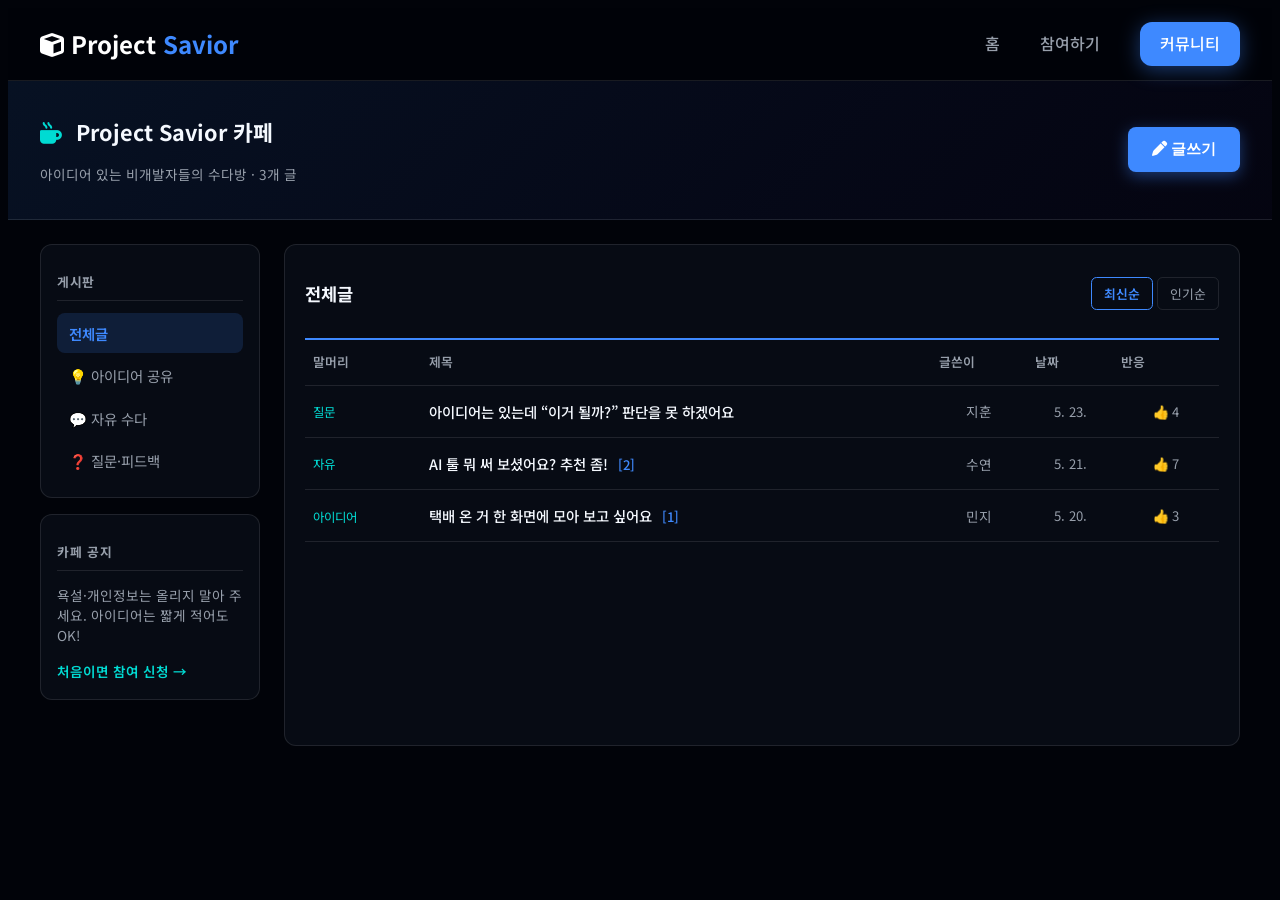
==== community.html @ 6268966d "feat: IdeaGrid 분리, 카페형 커뮤니티 페이지 추가 및 GA ID 갱신 메인은 유입용으로 유지하고 커뮤니티를 별도 페이지로 연동했으며, 아이디어 카드는 IdeaGrid." ====
<!doctype html>
<html lang="ko">
<head>
  <meta charset="UTF-8" />
  <meta name="viewport" content="width=device-width, initial-scale=1.0" />
  <title>Project Savior 카페</title>
  <!-- Google tag (gtag.js) -->
  <script async src="https://www.googletagmanager.com/gtag/js?id=G-78MKML7D49"></script>
  <script>
    window.dataLayer = window.dataLayer || [];
    function gtag(){dataLayer.push(arguments);}
    gtag('js', new Date());

    gtag('config', 'G-78MKML7D49');
  </script>
  <link rel="preconnect" href="https://fonts.googleapis.com">
  <link rel="preconnect" href="https://fonts.gstatic.com" crossorigin>
  <link href="https://fonts.googleapis.com/css2?family=Noto+Sans+KR:wght@300;400;600;700;800&display=swap" rel="stylesheet">
  <link href="style.css" rel="stylesheet">
  <link href="community.css" rel="stylesheet">
  <link href="https://cdnjs.cloudflare.com/ajax/libs/font-awesome/6.0.0/css/all.min.css" rel="stylesheet">
</head>
<body class="cafe-body">
  <nav class="navbar cafe-nav">
    <div class="nav-container">
      <a href="index.html" class="logo"><i class="fa-solid fa-cube"></i> Project <span>Savior</span></a>
      <div class="nav-links">
        <a href="index.html">홈</a>
        <a href="index.html#contact">참여하기</a>
        <a href="community.html" class="nav-cta nav-active">커뮤니티</a>
      </div>
    </div>
  </nav>

  <header class="cafe-banner">
    <div class="cafe-banner__inner">
      <div class="cafe-banner__info">
        <h1 class="cafe-banner__title"><i class="fa-solid fa-mug-hot"></i> Project Savior 카페</h1>
        <p class="cafe-banner__meta">아이디어 있는 비개발자들의 수다방 · <span id="stat-posts">0</span>개 글</p>
      </div>
      <button type="button" id="btn-open-write" class="cafe-write-btn">
        <i class="fa-solid fa-pen"></i> 글쓰기
      </button>
    </div>
  </header>

  <div class="cafe-layout">
    <aside class="cafe-sidebar">
      <div class="sidebar-block">
        <h2 class="sidebar-title">게시판</h2>
        <nav class="board-nav" id="board-nav">
          <button type="button" class="board-nav__item is-active" data-category="all">전체글</button>
          <button type="button" class="board-nav__item" data-category="idea">💡 아이디어 공유</button>
          <button type="button" class="board-nav__item" data-category="talk">💬 자유 수다</button>
          <button type="button" class="board-nav__item" data-category="question">❓ 질문·피드백</button>
        </nav>
      </div>
      <div class="sidebar-block sidebar-notice">
        <h2 class="sidebar-title">카페 공지</h2>
        <p>욕설·개인정보는 올리지 말아 주세요. 아이디어는 짧게 적어도 OK!</p>
        <a href="index.html#contact" class="sidebar-link">처음이면 참여 신청 →</a>
      </div>
    </aside>

    <main class="cafe-main">
      <!-- 목록 화면 -->
      <section id="view-list" class="cafe-view">
        <div class="cafe-toolbar">
          <h2 id="board-title" class="cafe-toolbar__title">전체글</h2>
          <div class="cafe-toolbar__sort">
            <button type="button" class="sort-btn is-active" data-sort="latest">최신순</button>
            <button type="button" class="sort-btn" data-sort="popular">인기순</button>
          </div>
        </div>
        <div class="post-table-wrap">
          <table class="post-table">
            <thead>
              <tr>
                <th class="col-board">말머리</th>
                <th class="col-title">제목</th>
                <th class="col-author">글쓴이</th>
                <th class="col-date">날짜</th>
                <th class="col-stats">반응</th>
              </tr>
            </thead>
            <tbody id="post-table-body"></tbody>
          </table>
          <p id="post-empty" class="post-empty" hidden>아직 글이 없어요. 첫 글을 올려 보세요!</p>
        </div>
      </section>

      <!-- 글 상세 화면 -->
      <section id="view-detail" class="cafe-view" hidden>
        <button type="button" id="btn-back-list" class="back-btn"><i class="fa-solid fa-arrow-left"></i> 목록으로</button>
        <article class="post-detail">
          <div class="post-detail__head">
            <span id="detail-board" class="post-badge"></span>
            <h2 id="detail-title" class="post-detail__title"></h2>
            <div class="post-detail__meta">
              <span id="detail-author"></span>
              <span id="detail-date"></span>
              <span id="detail-cheers"></span>
            </div>
          </div>
          <div id="detail-body" class="post-detail__body"></div>
          <div class="post-detail__actions">
            <button type="button" id="btn-detail-cheer" class="cheer-btn">👍 나도 그런데!</button>
            <button type="button" id="btn-detail-delete" class="delete-btn" hidden>삭제</button>
          </div>
        </article>

        <section class="comment-section">
          <h3 class="comment-section__title">댓글 <span id="comment-count">0</span></h3>
          <ul id="comment-list" class="comment-list"></ul>
          <form id="comment-form" class="comment-form">
            <input type="text" id="comment-nickname" placeholder="닉네임" maxlength="20" required />
            <textarea id="comment-body" placeholder="의견을 남겨 보세요." rows="2" maxlength="500" required></textarea>
            <button type="submit" class="comment-submit">댓글 등록</button>
          </form>
        </section>
      </section>
    </main>
  </div>

  <!-- 글쓰기 모달 -->
  <div id="write-modal" class="modal" hidden>
    <div class="modal__backdrop" data-close-modal></div>
    <div class="modal__panel" role="dialog" aria-labelledby="modal-title">
      <div class="modal__header">
        <h2 id="modal-title">글쓰기</h2>
        <button type="button" class="modal__close" data-close-modal aria-label="닫기">&times;</button>
      </div>
      <form id="post-form" class="modal__form">
        <div class="form-group">
          <label for="post-category">게시판</label>
          <select id="post-category" name="category" required>
            <option value="idea">💡 아이디어 공유</option>
            <option value="talk">💬 자유 수다</option>
            <option value="question">❓ 질문·피드백</option>
          </select>
        </div>
        <div class="form-group">
          <label for="post-nickname">닉네임</label>
          <input type="text" id="post-nickname" name="nickname" placeholder="별명" required maxlength="20" />
        </div>
        <div class="form-group">
          <label for="post-title">제목</label>
          <input type="text" id="post-title" name="title" placeholder="제목을 입력하세요" required maxlength="80" />
        </div>
        <div class="form-group">
          <label for="post-body">내용</label>
          <textarea id="post-body" name="body" rows="8" placeholder="생각을 자유롭게 적어 주세요." required maxlength="2000"></textarea>
        </div>
        <div class="modal__footer">
          <button type="button" class="btn secondary" data-close-modal>취소</button>
          <button type="submit" class="btn primary">등록</button>
        </div>
      </form>
    </div>
  </div>

  <script defer src="community.js"></script>
</body>
</html>
---- style.css ----
@layer base, layout, components, interactive;

@layer base {
  :root {
    --bg-color: oklch(0.1 0.02 260);
    --surface: oklch(0.15 0.02 260);
    --primary-color: oklch(0.65 0.2 260);
    --primary-glow: oklch(0.65 0.2 260 / 0.4);
    --secondary-color: oklch(0.7 0.2 300);
    --accent-color: oklch(0.8 0.15 190);
    
    --text-main: oklch(0.98 0.01 260);
    --text-muted: oklch(0.7 0.02 260);
    
    --card-bg: oklch(1 0 0 / 0.05);
    --card-border: oklch(1 0 0 / 0.1);
    
    --font-heading: 'Noto Sans KR', sans-serif;
    --font-body: 'Noto Sans KR', sans-serif;
    
    --radius: 1.5rem;
    --shadow-deep: 0 20px 60px -15px oklch(0 0 0 / 0.5);
    --transition: all 0.4s cubic-bezier(0.4, 0, 0.2, 1);
  }

  html {
    scroll-behavior: smooth;
  }

  body {
    font-family: var(--font-body);
    background-color: var(--bg-color);
    color: var(--text-main);
    line-height: 1.6;
    overflow-x: hidden;
  }
  
  .noise {
    position: fixed;
    top: 0;
    left: 0;
    width: 100%;
    height: 100%;
    pointer-events: none;
    opacity: 0.05;
    background-image: url("data:image/svg+xml,%3Csvg viewBox='0 0 200 200' xmlns='http://www.w3.org/2000/svg'%3E%3Cfilter id='noiseFilter'%3E%3CfeTurbulence type='fractalNoise' baseFrequency='0.65' numOctaves='3' stitchTiles='stitch'/%3E%3C/filter%3E%3Crect width='100%25' height='100%25' filter='url(%23noiseFilter)'/%3E%3C/svg%3E");
    z-index: 100;
  }
}

@layer layout {
  .container {
    max-width: 1200px;
    margin: 0 auto;
    padding: 0 2rem;
  }

  section {
    padding: 8rem 0;
  }

  /* Navbar Styles */
  .navbar {
    position: fixed;
    top: 0;
    width: 100%;
    padding: 1.5rem 0;
    z-index: 1000;
    transition: var(--transition);
  }

  .navbar.scrolled {
    background: oklch(0.1 0.02 260 / 0.8);
    backdrop-filter: blur(10px);
    padding: 1rem 0;
    border-bottom: 1px solid var(--card-border);
  }

  .nav-container {
    max-width: 1200px;
    margin: 0 auto;
    padding: 0 2rem;
    display: flex;
    justify-content: space-between;
    align-items: center;
  }

  .logo {
    font-family: var(--font-heading);
    font-size: 1.5rem;
    font-weight: 700;
    text-decoration: none;
    color: white;
  }

  .logo span {
    color: var(--primary-color);
  }

  .nav-links {
    display: flex;
    gap: 2.5rem;
    align-items: center;
  }

  .nav-links a {
    text-decoration: none;
    color: var(--text-muted);
    font-weight: 500;
    transition: var(--transition);
  }

  .nav-links a:hover {
    color: var(--primary-color);
  }

  .footer {
    padding: 2rem 0;
    border-top: 1px solid var(--card-border);
    text-align: center;
    color: var(--text-muted);
  }

  .footer a {
    color: var(--primary-color);
    text-decoration: none;
  }

  .footer a:hover {
    text-decoration: underline;
  }

  .nav-cta {
    background: var(--primary-color);
    color: white !important;
    padding: 0.6rem 1.25rem;
    border-radius: 0.75rem;
    box-shadow: 0 4px 15px var(--primary-glow);
  }

  /* Fixed navbar height + modest gap (avoid large vw-driven padding on wide screens) */
  .hero {
    padding-top: clamp(5.25rem, 4.75rem + 1vw, 6rem);
  }
}

@layer components {
  .vision-section {
    padding-bottom: 2.5rem;
  }

  .vision-section .section-header {
    margin-bottom: 0;
  }

  .form-section {
    padding-top: 2rem;
    padding-bottom: 6rem;
  }

  .hero-title {
    font-family: var(--font-heading);
    font-size: clamp(1.75rem, 4vw, 2.75rem);
    line-height: 1.35;
    text-align: center;
    margin-bottom: 1.25rem;
  }

  .hero-title span {
    color: var(--primary-color);
  }

  .hero-subtitle {
    width: 100%;
    max-width: min(56rem, 94vw);
    margin-inline: auto;
    text-align: center;
    color: var(--text-muted);
    font-size: clamp(0.95rem, 1.6vw, 1.125rem);
    line-height: 1.65;
    margin-bottom: 2rem;
    word-break: keep-all;
  }

  .hero-subtitle-line {
    display: block;
  }

  .hero-subtitle-line + .hero-subtitle-line {
    margin-top: 0.4em;
  }

  .hero-content {
    text-align: center;
    width: 100%;
    max-width: min(56rem, 94vw);
    margin-inline: auto;
    padding-inline: 1rem;
  }

  .tier-badge {
    display: inline-block;
    padding: 0.25rem 0.75rem;
    border-radius: 2rem;
    font-size: 0.75rem;
    font-weight: 700;
    text-transform: uppercase;
    border: 1px solid currentColor;
  }

  .tier-master { color: #fbbf24; }
  .tier-gold { color: #d1d5db; }
  .tier-silver { color: #94a3b8; }

  /* Hero Section updates */
  .hero-btns {
    display: flex;
    gap: 1.5rem;
    justify-content: center;
  }

  .btn {
    padding: 1.125rem 2.5rem;
    border-radius: 1rem;
    font-size: 1.1rem;
    font-weight: 600;
    text-decoration: none;
    transition: var(--transition);
  }

  .btn.primary {
    background: var(--primary-color);
    color: white;
    box-shadow: 0 8px 30px var(--primary-glow);
  }

  .btn.secondary {
    background: var(--card-bg);
    color: white;
    border: 1px solid var(--card-border);
    backdrop-filter: blur(10px);
  }

  .btn:hover {
    transform: translateY(-4px);
  }

  /* Process Cards */
  .process-grid {
    display: grid;
    grid-template-columns: repeat(auto-fit, minmax(300px, 1fr));
    gap: 2rem;
  }

  .process-card {
    background: var(--card-bg);
    border: 1px solid var(--card-border);
    border-radius: var(--radius);
    padding: 3rem;
    backdrop-filter: blur(10px);
    transition: var(--transition);
    position: relative;
    overflow: hidden;
  }

  .process-card::before {
    content: attr(data-step);
    position: absolute;
    top: -20px;
    right: -10px;
    font-size: 8rem;
    font-weight: 900;
    color: oklch(1 0 0 / 0.03);
    font-family: var(--font-heading);
  }

  .process-card:hover {
    transform: translateY(-10px);
    border-color: var(--primary-color);
    box-shadow: var(--shadow-deep);
  }

  .card-icon {
    font-size: 3rem;
    margin-bottom: 1.5rem;
  }

  .process-card h3 {
    font-family: var(--font-heading);
    font-size: 1.75rem;
    margin-bottom: 1rem;
  }

  /* Form Section */
  .form-wrapper {
    display: grid;
    grid-template-columns: 1fr 1fr;
    gap: 4rem;
    align-items: center;
  }

  .form-info h2 {
    font-family: var(--font-heading);
    font-size: 3.5rem;
    line-height: 1.2;
    margin-bottom: 1.5rem;
  }

  .form-info h2 span {
    color: var(--accent-color);
  }

  .benefit-list {
    list-style: none;
    margin-top: 2rem;
  }

  .benefit-list li {
    display: flex;
    align-items: center;
    gap: 1rem;
    margin-bottom: 1rem;
    font-weight: 500;
  }

  .benefit-list span {
    color: var(--accent-color);
    font-weight: 800;
  }

  .form-card {
    background: var(--surface);
    padding: 3rem;
    border-radius: var(--radius);
    box-shadow: var(--shadow-deep);
    border: 1px solid var(--card-border);
  }

  .form-group {
    margin-bottom: 1.5rem;
  }

  label {
    display: block;
    margin-bottom: 0.5rem;
    font-size: 0.9rem;
    font-weight: 600;
    color: var(--text-muted);
  }

  input, select, textarea {
    width: 100%;
    padding: 1rem;
    background: oklch(0 0 0 / 0.2);
    border: 1px solid var(--card-border);
    border-radius: 0.75rem;
    color: white;
    font-family: inherit;
    transition: var(--transition);
  }

  input:focus, select:focus, textarea:focus {
    outline: none;
    border-color: var(--primary-color);
    box-shadow: 0 0 0 4px var(--primary-glow);
  }

  .submit-btn {
    width: 100%;
    padding: 1rem;
    background: var(--primary-color);
    color: white;
    border: none;
    border-radius: 0.75rem;
    font-size: 1.1rem;
    font-weight: 700;
    cursor: pointer;
    display: flex;
    align-items: center;
    justify-content: center;
    gap: 0.75rem;
    transition: var(--transition);
  }

  .submit-btn:hover {
    background: oklch(0.7 0.2 260);
    transform: scale(1.02);
  }

  .submit-btn svg {
    width: 20px;
    height: 20px;
  }
}

@layer interactive {
  .status-message {
    margin-top: 1.5rem;
    padding: 0;
    max-height: 0;
    overflow: hidden;
    transition: var(--transition);
    text-align: center;
    border-radius: 0.75rem;
  }

  .status-message.show {
    padding: 1rem;
    max-height: 100px;
  }

  .status-message.success { background: oklch(0.4 0.15 150); }
  .status-message.error { background: oklch(0.4 0.15 20); }

  .badge {
    display: inline-block;
    padding: 0.5rem 1rem;
    background: var(--primary-glow);
    color: var(--primary-color);
    border-radius: 2rem;
    font-weight: 700;
    font-size: 0.8rem;
    text-transform: uppercase;
    margin-bottom: 1.5rem;
  }

  .section-header {
    text-align: center;
    max-width: 800px;
    margin: 0 auto 4rem;
  }

  .section-header h2 {
    font-family: var(--font-heading);
    font-size: 3rem;
    margin-bottom: 1.5rem;
  }
}

@media (max-width: 968px) {
  .form-wrapper {
    grid-template-columns: 1fr;
  }
  .nav-links {
    display: none;
  }
  section {
    padding: 4rem 0;
  }
  .vision-section {
    padding-bottom: 1.5rem;
  }
  .form-section {
    padding-top: 1.5rem;
    padding-bottom: 4rem;
  }
}
---- community.css ----
/* ── 네이버 카페 스타일 커뮤니티 ── */

.cafe-body {
  background: var(--bg-color);
}

.cafe-body .noise {
  display: none;
}

.cafe-nav {
  position: sticky;
  background: oklch(0.1 0.02 260 / 0.95);
  backdrop-filter: blur(10px);
  border-bottom: 1px solid var(--card-border);
  padding: 0.85rem 0;
}

.cafe-nav.scrolled {
  padding: 0.85rem 0;
}

.nav-links a.nav-active.nav-cta {
  color: white !important;
  box-shadow: 0 4px 20px var(--primary-glow);
}

/* 카페 배너 */
.cafe-banner {
  background: linear-gradient(135deg, oklch(0.18 0.04 260), oklch(0.12 0.03 280));
  border-bottom: 1px solid var(--card-border);
  padding: 1.25rem 2rem;
}

.cafe-banner__inner {
  max-width: 1200px;
  margin: 0 auto;
  display: flex;
  justify-content: space-between;
  align-items: center;
  gap: 1rem;
}

.cafe-banner__title {
  font-family: var(--font-heading);
  font-size: 1.35rem;
  font-weight: 700;
  margin-bottom: 0.25rem;
}

.cafe-banner__title i {
  color: var(--accent-color);
  margin-right: 0.5rem;
}

.cafe-banner__meta {
  font-size: 0.85rem;
  color: var(--text-muted);
}

.cafe-write-btn {
  background: var(--primary-color);
  color: white;
  border: none;
  padding: 0.75rem 1.5rem;
  border-radius: 0.5rem;
  font-size: 0.95rem;
  font-weight: 700;
  cursor: pointer;
  white-space: nowrap;
  box-shadow: 0 4px 15px var(--primary-glow);
  transition: var(--transition);
}

.cafe-write-btn:hover {
  transform: translateY(-2px);
  background: oklch(0.7 0.2 260);
}

/* 2단 레이아웃 */
.cafe-layout {
  max-width: 1200px;
  margin: 0 auto;
  padding: 1.5rem 2rem 3rem;
  display: grid;
  grid-template-columns: 220px 1fr;
  gap: 1.5rem;
  align-items: start;
}

/* 사이드바 */
.cafe-sidebar {
  position: sticky;
  top: 4.5rem;
}

.sidebar-block {
  background: var(--surface);
  border: 1px solid var(--card-border);
  border-radius: 0.75rem;
  padding: 1rem;
  margin-bottom: 1rem;
}

.sidebar-title {
  font-size: 0.8rem;
  font-weight: 700;
  color: var(--text-muted);
  text-transform: uppercase;
  letter-spacing: 0.05em;
  margin-bottom: 0.75rem;
  padding-bottom: 0.5rem;
  border-bottom: 1px solid var(--card-border);
}

.board-nav {
  display: flex;
  flex-direction: column;
  gap: 0.15rem;
}

.board-nav__item {
  background: transparent;
  border: none;
  text-align: left;
  padding: 0.6rem 0.75rem;
  border-radius: 0.5rem;
  color: var(--text-muted);
  font-size: 0.9rem;
  cursor: pointer;
  transition: var(--transition);
  font-family: inherit;
}

.board-nav__item:hover {
  background: var(--card-bg);
  color: var(--text-main);
}

.board-nav__item.is-active {
  background: oklch(0.65 0.2 260 / 0.15);
  color: var(--primary-color);
  font-weight: 600;
}

.sidebar-notice p {
  font-size: 0.85rem;
  color: var(--text-muted);
  line-height: 1.5;
  margin-bottom: 0.75rem;
}

.sidebar-link {
  font-size: 0.85rem;
  color: var(--accent-color);
  text-decoration: none;
  font-weight: 600;
}

.sidebar-link:hover {
  text-decoration: underline;
}

/* 메인 영역 */
.cafe-main {
  background: var(--surface);
  border: 1px solid var(--card-border);
  border-radius: 0.75rem;
  min-height: 500px;
}

.cafe-view {
  padding: 1.25rem;
}

.cafe-toolbar {
  display: flex;
  justify-content: space-between;
  align-items: center;
  padding-bottom: 1rem;
  border-bottom: 2px solid var(--primary-color);
  margin-bottom: 0;
}

.cafe-toolbar__title {
  font-size: 1.1rem;
  font-weight: 700;
}

.cafe-toolbar__sort {
  display: flex;
  gap: 0.25rem;
}

.sort-btn {
  background: transparent;
  border: 1px solid var(--card-border);
  color: var(--text-muted);
  padding: 0.35rem 0.75rem;
  border-radius: 0.35rem;
  font-size: 0.8rem;
  cursor: pointer;
  font-family: inherit;
}

.sort-btn.is-active {
  border-color: var(--primary-color);
  color: var(--primary-color);
  font-weight: 600;
}

/* 게시글 테이블 (카페 목록) */
.post-table-wrap {
  overflow-x: auto;
}

.post-table {
  width: 100%;
  border-collapse: collapse;
  font-size: 0.9rem;
}

.post-table thead th {
  padding: 0.75rem 0.5rem;
  text-align: left;
  font-size: 0.8rem;
  font-weight: 600;
  color: var(--text-muted);
  border-bottom: 1px solid var(--card-border);
  white-space: nowrap;
}

.post-table tbody tr {
  border-bottom: 1px solid var(--card-border);
  cursor: pointer;
  transition: background 0.15s;
}

.post-table tbody tr:hover {
  background: oklch(1 0 0 / 0.03);
}

.post-table tbody td {
  padding: 0.85rem 0.5rem;
  vertical-align: middle;
}

.col-board { width: 100px; }
.col-author { width: 80px; text-align: center; }
.col-date { width: 70px; text-align: center; color: var(--text-muted); font-size: 0.82rem; }
.col-stats { width: 90px; text-align: center; color: var(--text-muted); font-size: 0.82rem; }

.post-row__board {
  font-size: 0.78rem;
  color: var(--accent-color);
  white-space: nowrap;
}

.post-row__title {
  font-weight: 500;
  color: var(--text-main);
}

.post-row__title .comment-badge {
  color: var(--primary-color);
  font-size: 0.82rem;
  margin-left: 0.35rem;
}

.post-row__author {
  color: var(--text-muted);
  font-size: 0.85rem;
}

.post-empty {
  text-align: center;
  padding: 4rem 1rem;
  color: var(--text-muted);
}

/* 글 상세 */
.back-btn {
  background: transparent;
  border: none;
  color: var(--text-muted);
  font-size: 0.9rem;
  cursor: pointer;
  padding: 0;
  margin-bottom: 1.25rem;
  font-family: inherit;
}

.back-btn:hover {
  color: var(--primary-color);
}

.post-detail {
  border-bottom: 1px solid var(--card-border);
  padding-bottom: 1.5rem;
  margin-bottom: 1.5rem;
}

.post-badge {
  display: inline-block;
  font-size: 0.78rem;
  color: var(--accent-color);
  margin-bottom: 0.5rem;
}

.post-detail__title {
  font-family: var(--font-heading);
  font-size: 1.5rem;
  line-height: 1.4;
  margin-bottom: 0.75rem;
}

.post-detail__meta {
  display: flex;
  gap: 1rem;
  font-size: 0.85rem;
  color: var(--text-muted);
}

.post-detail__meta span:first-child {
  color: var(--accent-color);
  font-weight: 600;
}

.post-detail__body {
  margin-top: 1.5rem;
  line-height: 1.75;
  white-space: pre-wrap;
  word-break: break-word;
}

.post-detail__actions {
  margin-top: 1.5rem;
  display: flex;
  gap: 0.75rem;
}

.cheer-btn {
  background: var(--card-bg);
  border: 1px solid var(--card-border);
  color: var(--text-main);
  padding: 0.5rem 1rem;
  border-radius: 2rem;
  cursor: pointer;
  font-size: 0.9rem;
  font-family: inherit;
  transition: var(--transition);
}

.cheer-btn:hover {
  border-color: var(--primary-color);
  color: var(--primary-color);
}

.delete-btn {
  background: transparent;
  border: 1px solid oklch(0.5 0.15 20 / 0.4);
  color: oklch(0.7 0.15 20);
  padding: 0.5rem 1rem;
  border-radius: 0.5rem;
  cursor: pointer;
  font-size: 0.85rem;
  font-family: inherit;
  margin-left: auto;
}

/* 댓글 */
.comment-section__title {
  font-size: 1rem;
  font-weight: 700;
  margin-bottom: 1rem;
}

.comment-section__title span {
  color: var(--primary-color);
}

.comment-list {
  list-style: none;
  margin-bottom: 1.25rem;
}

.comment-item {
  padding: 1rem 0;
  border-bottom: 1px solid var(--card-border);
}

.comment-item__head {
  display: flex;
  gap: 0.75rem;
  align-items: center;
  margin-bottom: 0.4rem;
  font-size: 0.85rem;
}

.comment-item__author {
  font-weight: 600;
  color: var(--accent-color);
}

.comment-item__date {
  color: var(--text-muted);
}

.comment-item__body {
  font-size: 0.95rem;
  line-height: 1.6;
  white-space: pre-wrap;
}

.comment-empty {
  color: var(--text-muted);
  font-size: 0.9rem;
  padding: 1.5rem 0;
  text-align: center;
}

.comment-form {
  display: flex;
  flex-direction: column;
  gap: 0.6rem;
  background: oklch(0 0 0 / 0.15);
  padding: 1rem;
  border-radius: 0.5rem;
  border: 1px solid var(--card-border);
}

.comment-form input,
.comment-form textarea {
  font-size: 0.9rem;
  padding: 0.65rem 0.85rem;
}

.comment-submit {
  align-self: flex-end;
  background: var(--primary-color);
  color: white;
  border: none;
  padding: 0.55rem 1.25rem;
  border-radius: 0.4rem;
  font-weight: 600;
  cursor: pointer;
  font-family: inherit;
  font-size: 0.9rem;
}

.comment-submit:hover {
  background: oklch(0.7 0.2 260);
}

/* 글쓰기 모달 */
.modal[hidden] {
  display: none;
}

.modal {
  position: fixed;
  inset: 0;
  z-index: 2000;
  display: flex;
  align-items: center;
  justify-content: center;
  padding: 1rem;
}

.modal__backdrop {
  position: absolute;
  inset: 0;
  background: oklch(0 0 0 / 0.6);
}

.modal__panel {
  position: relative;
  background: var(--surface);
  border: 1px solid var(--card-border);
  border-radius: 0.75rem;
  width: 100%;
  max-width: 560px;
  max-height: 90vh;
  overflow-y: auto;
  box-shadow: var(--shadow-deep);
}

.modal__header {
  display: flex;
  justify-content: space-between;
  align-items: center;
  padding: 1.25rem 1.5rem;
  border-bottom: 1px solid var(--card-border);
}

.modal__header h2 {
  font-size: 1.1rem;
  font-weight: 700;
}

.modal__close {
  background: transparent;
  border: none;
  color: var(--text-muted);
  font-size: 1.5rem;
  cursor: pointer;
  line-height: 1;
}

.modal__form {
  padding: 1.5rem;
}

.modal__form .form-group {
  margin-bottom: 1rem;
}

.modal__form label {
  font-size: 0.85rem;
}

.modal__form input,
.modal__form select,
.modal__form textarea {
  font-size: 0.9rem;
  padding: 0.75rem;
}

.modal__footer {
  display: flex;
  justify-content: flex-end;
  gap: 0.75rem;
  padding-top: 0.5rem;
}

.modal__footer .btn {
  padding: 0.65rem 1.5rem;
  font-size: 0.9rem;
  border-radius: 0.5rem;
  cursor: pointer;
  font-family: inherit;
  font-weight: 600;
  border: none;
}

.modal__footer .btn.primary {
  background: var(--primary-color);
  color: white;
}

.modal__footer .btn.secondary {
  background: transparent;
  border: 1px solid var(--card-border);
  color: var(--text-main);
}

@media (max-width: 968px) {
  .cafe-layout {
    grid-template-columns: 1fr;
    padding: 1rem;
  }

  .cafe-sidebar {
    position: static;
  }

  .board-nav {
    flex-direction: row;
    flex-wrap: wrap;
  }

  .col-board,
  .col-author {
    display: none;
  }

  .cafe-banner__inner {
    flex-direction: column;
    align-items: flex-start;
  }

  .cafe-write-btn {
    width: 100%;
    text-align: center;
  }
}

@media (max-width: 640px) {
  .col-date,
  .col-stats {
    display: none;
  }
}
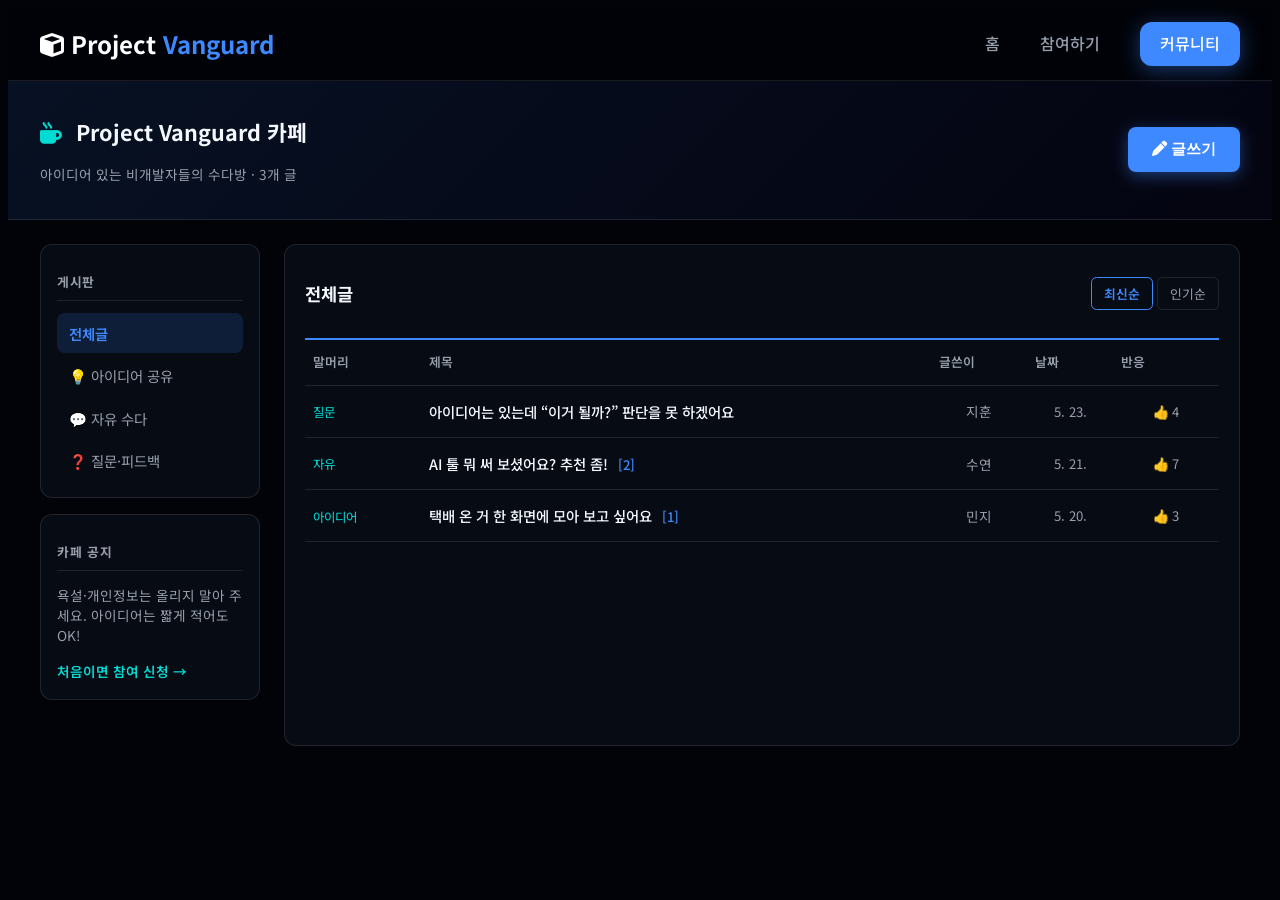
==== commit 5b1cacb3: "rebrand: Project Savior를 Project Vanguard로 변경 사이트 전반의 브랜드명을 새 프로젝트명에 맞게 통일했습니다.  Co-authored-by: Cur" ====
--- a/community.html
+++ b/community.html
@@ -3,7 +3,7 @@
 <head>
   <meta charset="UTF-8" />
   <meta name="viewport" content="width=device-width, initial-scale=1.0" />
-  <title>Project Savior 카페</title>
+  <title>Project Vanguard 카페</title>
   <!-- Google tag (gtag.js) -->
   <script async src="https://www.googletagmanager.com/gtag/js?id=G-78MKML7D49"></script>
   <script>
@@ -23,7 +23,7 @@
 <body class="cafe-body">
   <nav class="navbar cafe-nav">
     <div class="nav-container">
-      <a href="index.html" class="logo"><i class="fa-solid fa-cube"></i> Project <span>Savior</span></a>
+      <a href="index.html" class="logo"><i class="fa-solid fa-cube"></i> Project <span>Vanguard</span></a>
       <div class="nav-links">
         <a href="index.html">홈</a>
         <a href="index.html#contact">참여하기</a>
@@ -35,7 +35,7 @@
   <header class="cafe-banner">
     <div class="cafe-banner__inner">
       <div class="cafe-banner__info">
-        <h1 class="cafe-banner__title"><i class="fa-solid fa-mug-hot"></i> Project Savior 카페</h1>
+        <h1 class="cafe-banner__title"><i class="fa-solid fa-mug-hot"></i> Project Vanguard 카페</h1>
         <p class="cafe-banner__meta">아이디어 있는 비개발자들의 수다방 · <span id="stat-posts">0</span>개 글</p>
       </div>
       <button type="button" id="btn-open-write" class="cafe-write-btn">
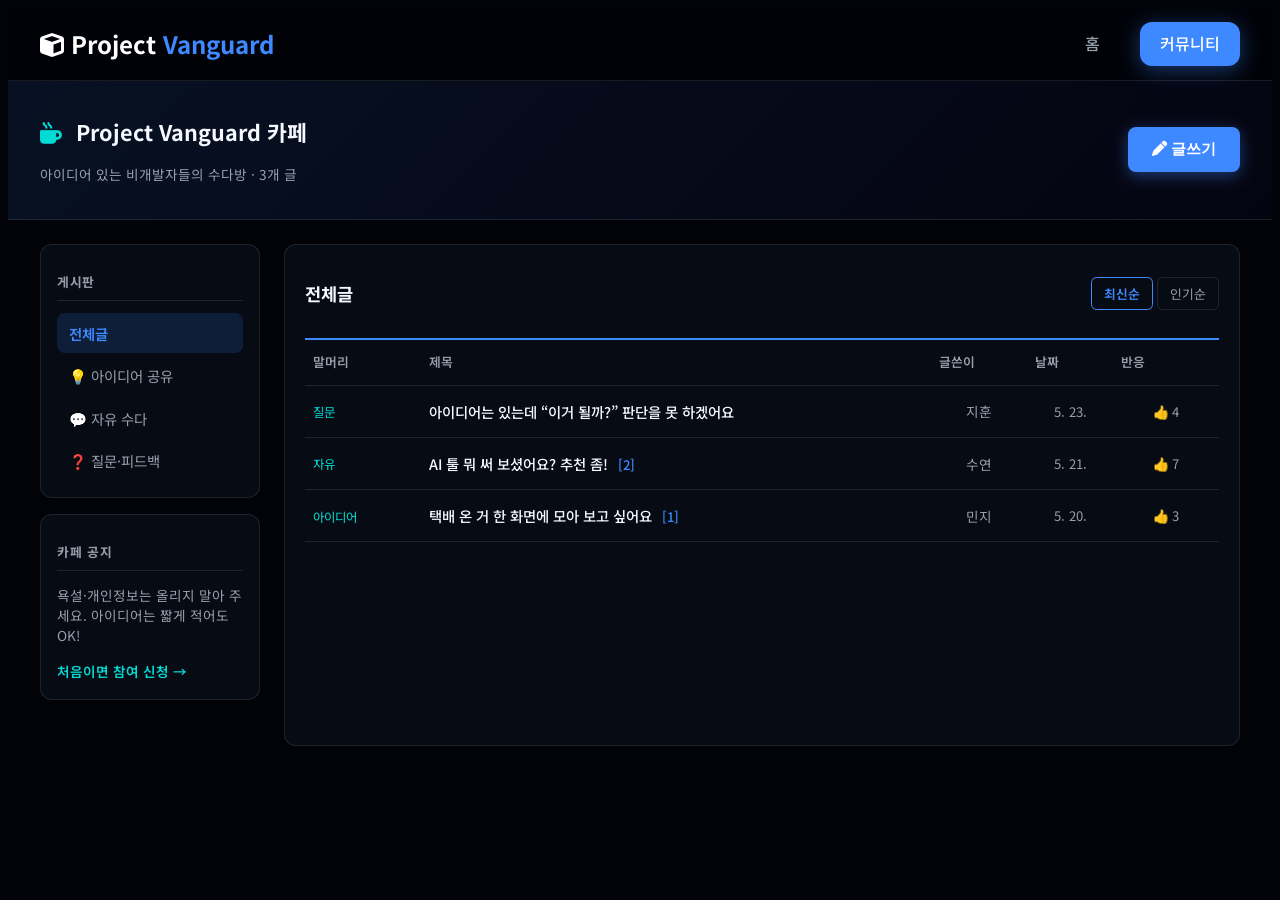
==== commit 2066e298: "fix: simplify nav, remove hero join CTA, align feedback form Co-authored-by: Cursor <cursoragent@cur" ====
--- a/community.html
+++ b/community.html
@@ -26,7 +26,6 @@
       <a href="index.html" class="logo"><i class="fa-solid fa-cube"></i> Project <span>Vanguard</span></a>
       <div class="nav-links">
         <a href="index.html">홈</a>
-        <a href="index.html#contact">참여하기</a>
         <a href="community.html" class="nav-cta nav-active">커뮤니티</a>
       </div>
     </div>
--- a/style.css
+++ b/style.css
@@ -296,7 +296,7 @@
     display: grid;
     grid-template-columns: 1fr 1fr;
     gap: 4rem;
-    align-items: center;
+    align-items: start;
   }
 
   .form-info h2 {
